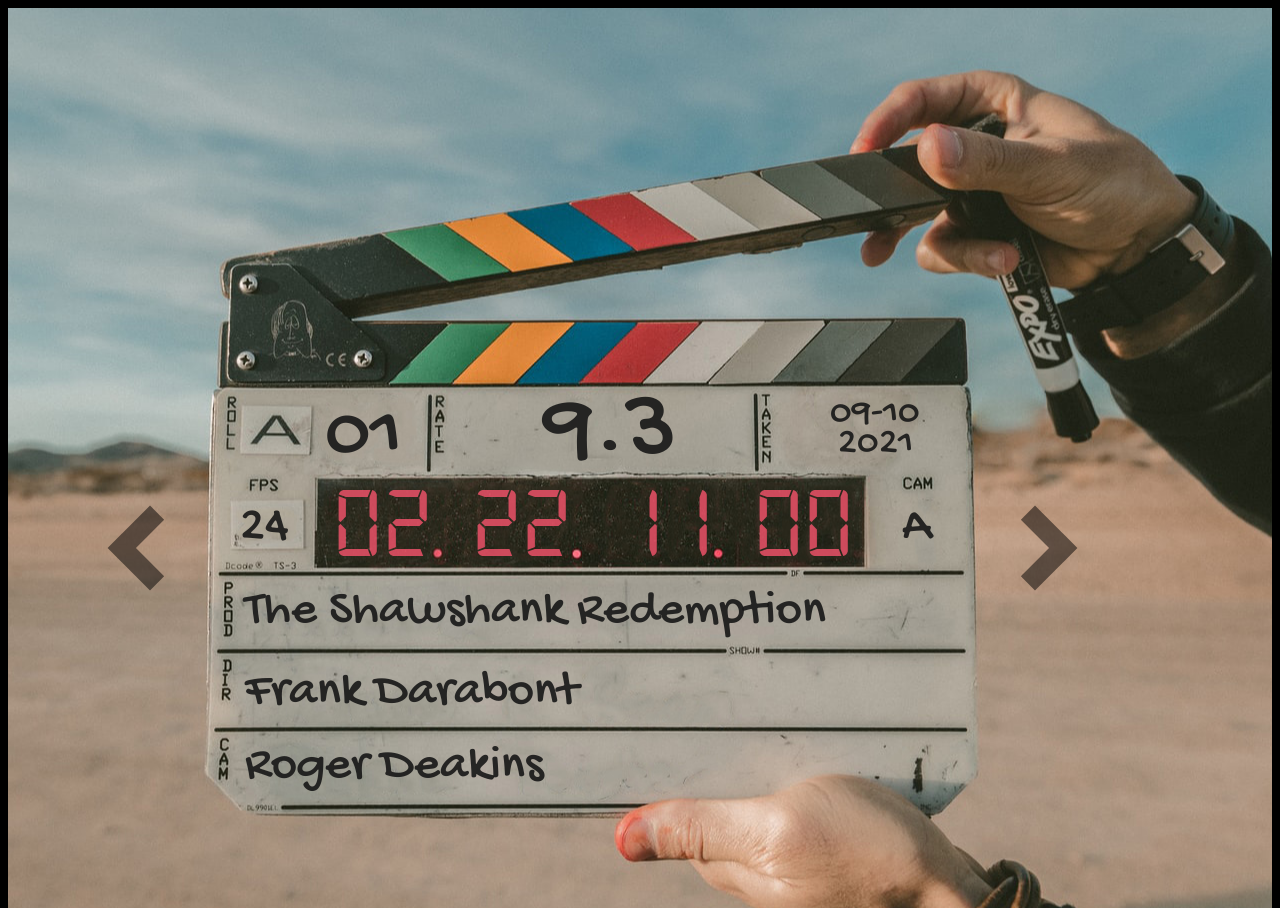
==== index.html @ eb047d54 "Moved todo to Github Issues" ====
<!DOCTYPE html>
<html lang="en">
    <head>
        <meta charset="UTF-8"/>
        <title>The Clapboard</title>
        <link rel="stylesheet" type="text/css" href="css/style.css">         
        <link href="https://fonts.googleapis.com/css2?family=Anton&family=Gochi+Hand&display=swap" rel="stylesheet">
        <script src="js/script.js"></script>
    </head>
    <body id="bg">
        <nav id="arrow-navigation-left">
            <p><i id="leftArrow" class="arrow left"></i></p>                
        </nav>        
        <main id="main">
            <div id="clapboard-container">
                <div id="movie-number"></div>
                <div id="ratings"></div>
                <div id="release-date"></div>
                <div id="fps"></div>
                <div id="duration">
                    <div id="duration-hh"></div>
                    <div id="duration-mm"></div>
                    <div id="duration-ss"></div>
                    <div id="duration-ms"></div>
                </div>
                <div id="camera"></div>
                <div id="title"></div>
                <div id="director"></div>
                <div id="photographer"></div>
            </div>            
        </main>
        <nav id="arrow-navigation-right">
            <p><i id="rightArrow" class="arrow right"></i></p>                
        </nav>
    </body>
</html>
---- css/style.css ----
:root {
    /* Uncomment alpha variable to make divs visible for testing */
    /* --test-alpha: 0.5; */     
}

body, html {
    /* Important for fullscreen backgroundimage */
    height: 100%;   

    background-color: black; 
    
    /* tusch font */
    font-family: 'Gochi Hand', cursive;
    font-size: 50px;
    color: rgba(22, 22, 22, 0.9);
}

#bg {
    /* Background image 'clapboard' */
    background-image:  url("../media/clapboard-background-image.jpg");

    /* Full height */
    height: 100%;

    /* Center background image */
    background-position: center;
    background-repeat: no-repeat;  
    
    /* Centering clapboard-container */
    display: flex;
    align-items: center;
    justify-content: center;
}

#main {   
    position: relative;
    right: 30px;
    top: 146px
}

#movie-number {
    background-color: rgba(173, 216, 230, var(--test-alpha));
    grid-area: movie-number;
    font-size: 80px;
    width: 90px;    
    position: relative;
    top: 10px;
    left: 80px;
}

#ratings {
    background-color: rgba(240, 128, 128, var(--test-alpha));
    grid-area: ratings;
    font-size: 100px;
    width: 200px;
    text-align: center;
    position: relative;
    left: 175px;
    bottom: 5px;
}

#release-date {
    background-color: rgba(224, 255, 255, var(--test-alpha));
    grid-area: release-date;
    font-size: 38px;
    width: 200px;
    text-align: center;
    line-height: 30px;
    position: relative;
    top: 20px;
    right: 10px;
}

#fps {
    background-color: rgba(250, 250, 210, var(--test-alpha));
    grid-area: fps;    
    width: 70px;
    position: relative;
    bottom: 12px;
    right: 5px;
}

/* Custom font for digits (duration). Created by: http://www.styleseven.com/*/
@font-face {
    font-family: 'digital-7_monomono';
    src: url('../font/digital-7.mono-webfont.woff2') format('woff2'),
         url('../font/digital-7.mono-webfont.woff') format('woff');
    font-weight: 900;    
}

#duration {
    background-color: rgba(236, 94, 111, var(--test-alpha));
    grid-area: duration;      
    font-family: 'digital-7_monomono';    
    font-size: 100px;        
    color: rgba(247, 84, 109, .8);
    letter-spacing: 4px;
    width: 450px;
    position: relative;
    bottom: 30px;
    right: 14px;    
}

#duration-hh, #duration-mm, #duration-ss, #duration-ms  {
    float: left;
    letter-spacing: 5px;
}
#duration-hh {
    position: relative;
    left: 14px;
}

#duration-mm {
    position: relative;
    left: 53px;
}

#duration-ss {
    position: relative;
    left: 94px;
}

#duration-ms {
    position: relative;
    left: 135px;
}

#camera {
    background-color: rgba(135, 206, 250, var(--test-alpha));
    grid-area: camera;    
    position: relative;
    text-align: center;
    left: 32px;
    bottom: 12px;
}

#title {
    background-color: rgba(255, 182, 193, var(--test-alpha));
    grid-area: movie-title;
    position: relative;
    bottom: 30px;
}

#director {
    background-color: rgba(255, 160, 122, var(--test-alpha));
    grid-area: director;
    position: relative;
    bottom: 22px;
}

#photographer {
    background-color: rgba(32, 178, 171, var(--test-alpha));
    grid-area: photographer;
    position: relative;
    bottom: 20px;
}

#clapboard-container {    
    background: rgba(9, 81, 163, var(--test-alpha));    
    display: grid;   
    height: 450px;
    width: 730px;
    gap: 0px;    
    grid-template-rows: auto;
    grid-template-areas:    
        "movie-number ratings ratings ratings . release-date"
        "fps duration duration duration duration camera"
        "movie-title movie-title movie-title movie-title movie-title movie-title"
        "director director director director director director"
        "photographer photographer photographer photographer photographer photographer";  
}

/* Arrow navigation */
#arrow-navigation-right {
    background-color: rgba(240, 11, 11, var(--test-alpha));    
    position: relative;

    /* Positions arrow horizontal with the clapboard */
    top: 100px;

    /* Animation for right arrow. Makes alpha pulsation three times on entering the page */
    animation-name: pulsation;
    animation-duration: 2s;
    animation-iteration-count: 3;
}

#arrow-navigation-left {
    background-color: rgba(240, 11, 11, var(--test-alpha));    
    position: relative;

    /* Offsets left arrow to the left from clapboard */
    right: 95px;

    /* Positions arrow horizontal with the clapboard */
    top: 100px;

    /* Fades in left arrow on entering the page */
    animation-name: fade-in;
    animation-duration: 2s;
    animation-iteration-count: 1;
}

.arrow {
    border: solid rgba(000, 000, 000, .5);
    border-width: 0 20px 20px 0;
    display: inline-block;
    padding: 20px;
    cursor: pointer;

    /* Arrows fade on mouse out */
    transition: border-color 250ms linear; /* vendorless fallback */
    -o-transition: border-color 250ms linear; /* opera */
    -ms-transition: border-color 250ms linear; /* IE 10 */
    -moz-transition: border-color 250ms linear; /* Firefox */
    -webkit-transition: border-color 250ms linear; /*safari and chrome */   
}

.arrow:hover {
    border-color: rgba(000, 000, 000, 1);    

    /* Arrows fade in on mouse over */
    transition: border-color 250ms linear; /* vendorless fallback */
    -o-transition: border-color 250ms linear; /* opera */
    -ms-transition: border-color 250ms linear; /* IE 10 */
    -moz-transition: border-color 250ms linear; /* Firefox */
    -webkit-transition: border-color 250ms linear; /*safari and chrome */    
}

.right {
    transform: rotate(-45deg);
    -webkit-transform: rotate(-45deg);        
}

.left {
    transform: rotate(135deg);
    -webkit-transform: rotate(135deg);
}

/* Arrow pulsation animation */
@keyframes pulsation {
    0% {
        opacity: 1;
    }
    50% {
        opacity: 0;
    }
    100% {
        opacity: 1;
    }
}

/* Arrow face-in animation */
@keyframes fade-in {
    0% {
        opacity: 0;
    }
    100% {
        opacity: 1;
    }
}
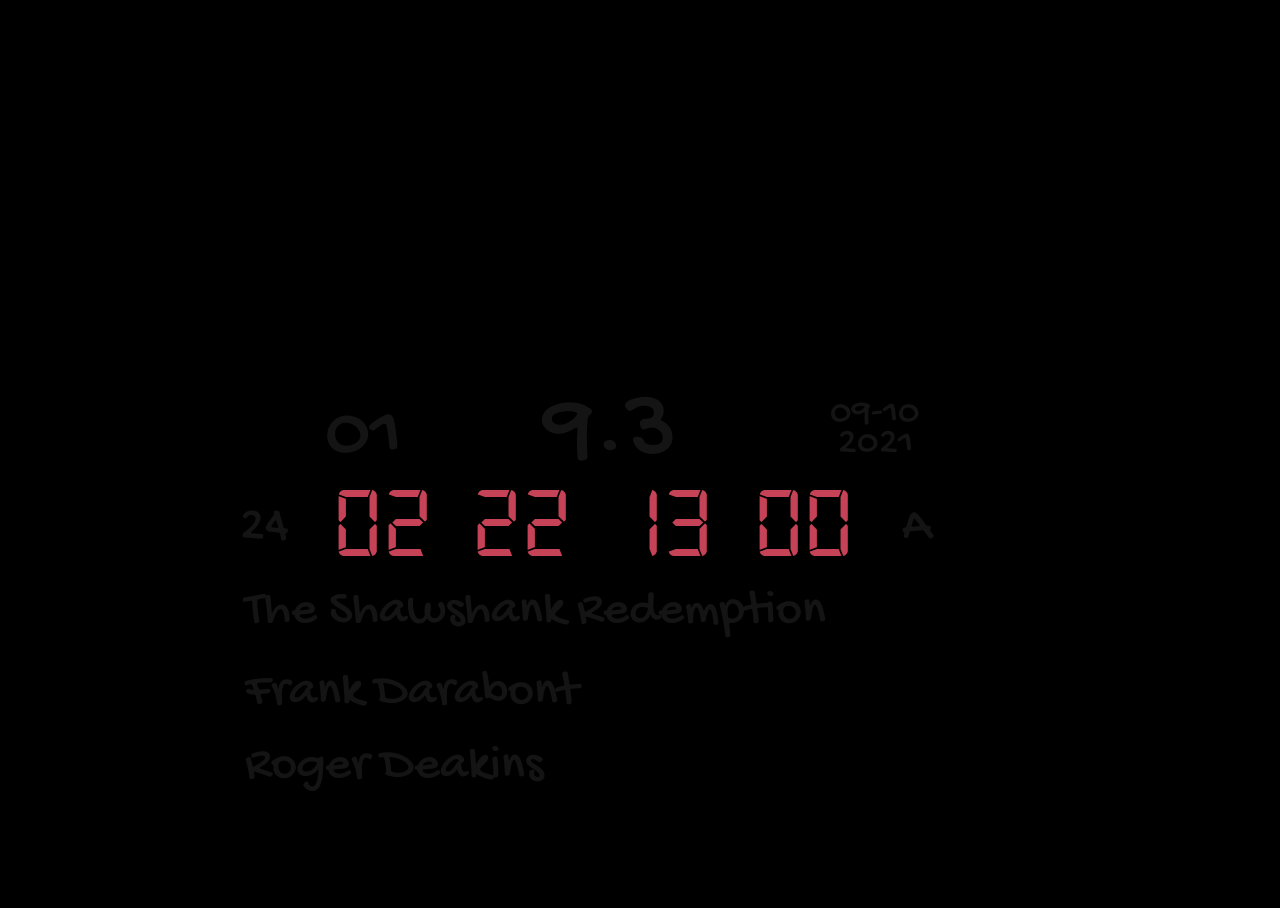
==== commit 00b5c162: "Assets URLs fix for GH Pages" ====
--- a/index.html
+++ b/index.html
@@ -5,7 +5,7 @@
         <title>The Clapboard</title>
         <link rel="stylesheet" type="text/css" href="css/style.css">         
         <link href="https://fonts.googleapis.com/css2?family=Anton&family=Gochi+Hand&display=swap" rel="stylesheet">
-        <script src="js/script.js"></script>
+        <script src="/js/script.js"></script>
     </head>
     <body id="bg">
         <nav id="arrow-navigation-left">
--- a/css/style.css
+++ b/css/style.css
@@ -18,7 +18,7 @@
 
 #bg {
     /* Background image 'clapboard' */
-    background-image:  url("../media/clapboard-background-image.jpg");
+    background-image:  url("/media/clapboard-background-image.JPG");
 
     /* Full height */
     height: 100%;
@@ -84,8 +84,8 @@
 /* Custom font for digits (duration). Created by: http://www.styleseven.com/*/
 @font-face {
     font-family: 'digital-7_monomono';
-    src: url('../font/digital-7.mono-webfont.woff2') format('woff2'),
-         url('../font/digital-7.mono-webfont.woff') format('woff');
+    src: url('/font/digital-7.mono-webfont.woff2') format('woff2'),
+         url('/font/digital-7.mono-webfont.woff') format('woff');
     font-weight: 900;    
 }
 
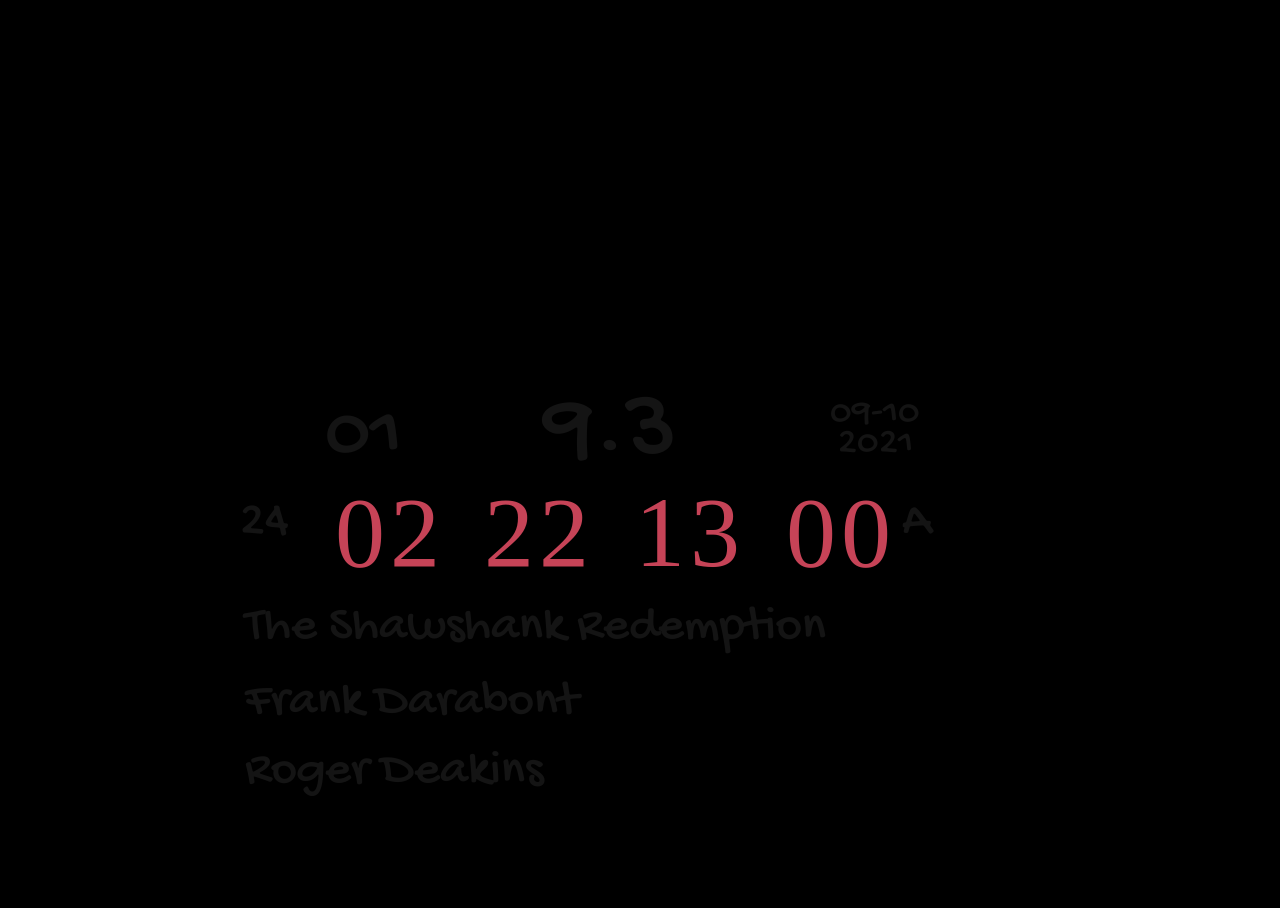
==== commit cf2e89fb: "URLs" ====
--- a/index.html
+++ b/index.html
@@ -5,7 +5,7 @@
         <title>The Clapboard</title>
         <link rel="stylesheet" type="text/css" href="css/style.css">         
         <link href="https://fonts.googleapis.com/css2?family=Anton&family=Gochi+Hand&display=swap" rel="stylesheet">
-        <script src="/js/script.js"></script>
+        <script src="./js/script.js"></script>
     </head>
     <body id="bg">
         <nav id="arrow-navigation-left">
--- a/css/style.css
+++ b/css/style.css
@@ -18,7 +18,7 @@
 
 #bg {
     /* Background image 'clapboard' */
-    background-image:  url("/media/clapboard-background-image.JPG");
+    background-image:  url("./media/clapboard-background-image.jpg");
 
     /* Full height */
     height: 100%;
@@ -84,8 +84,8 @@
 /* Custom font for digits (duration). Created by: http://www.styleseven.com/*/
 @font-face {
     font-family: 'digital-7_monomono';
-    src: url('/font/digital-7.mono-webfont.woff2') format('woff2'),
-         url('/font/digital-7.mono-webfont.woff') format('woff');
+    src: url('./font/digital-7.mono-webfont.woff2') format('woff2'),
+         url('./font/digital-7.mono-webfont.woff') format('woff');
     font-weight: 900;    
 }
 
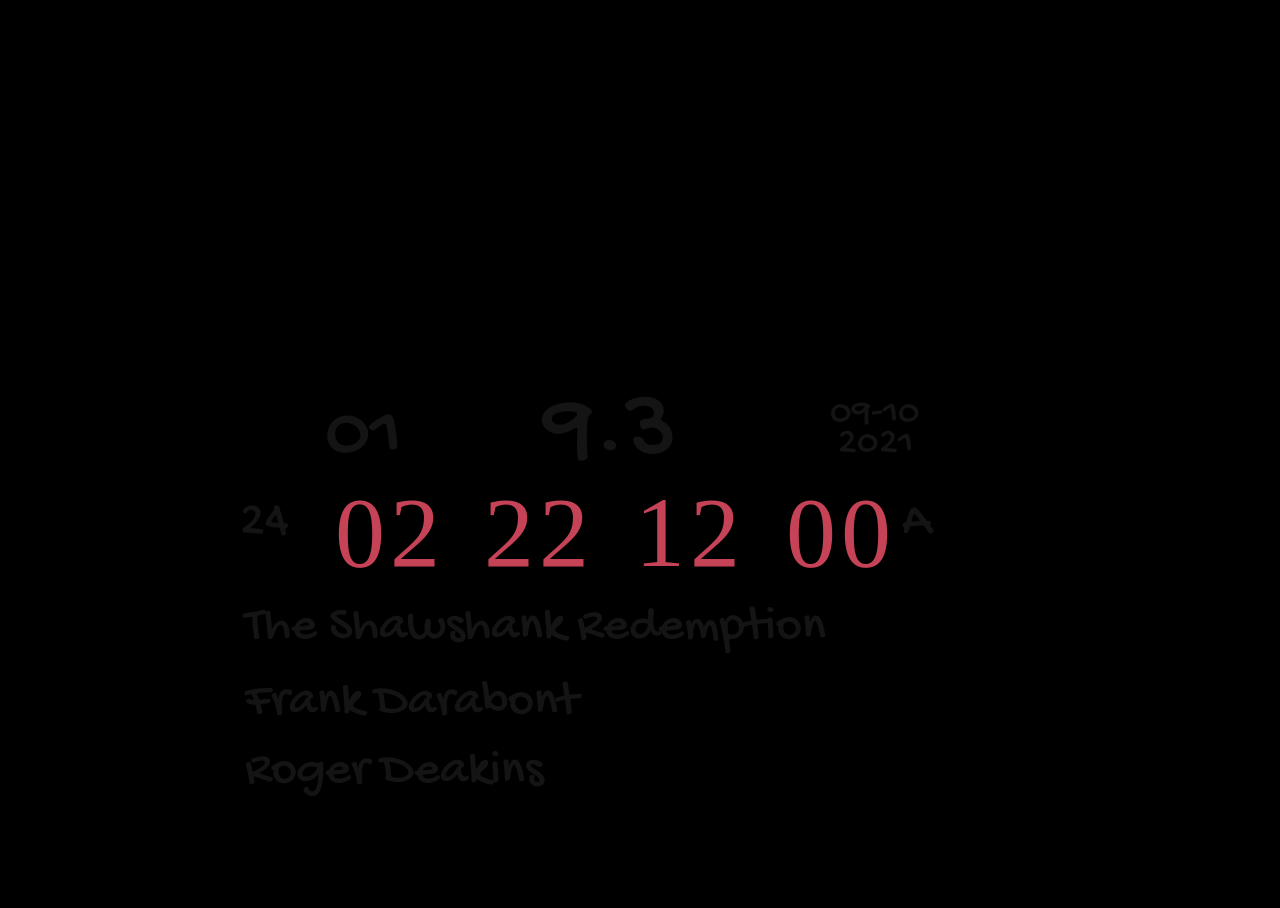
==== commit 74c2bf11: "Moved js and css to root" ====
--- a/index.html
+++ b/index.html
@@ -3,9 +3,9 @@
     <head>
         <meta charset="UTF-8"/>
         <title>The Clapboard</title>
-        <link rel="stylesheet" type="text/css" href="css/style.css">         
+        <link rel="stylesheet" type="text/css" href="style.css">         
         <link href="https://fonts.googleapis.com/css2?family=Anton&family=Gochi+Hand&display=swap" rel="stylesheet">
-        <script src="./js/script.js"></script>
+        <script src="script.js"></script>
     </head>
     <body id="bg">
         <nav id="arrow-navigation-left">
--- a/style.css
+++ b/style.css
@@ -0,0 +1,261 @@
+
+:root {
+    /* Uncomment alpha variable to make divs visible for testing */
+    /* --test-alpha: 0.5; */     
+}
+
+body, html {
+    /* Important for fullscreen backgroundimage */
+    height: 100%;   
+
+    background-color: black; 
+    
+    /* tusch font */
+    font-family: 'Gochi Hand', cursive;
+    font-size: 50px;
+    color: rgba(22, 22, 22, 0.9);
+}
+
+#bg {
+    /* Background image 'clapboard' */
+    background-image: url('https://aklauritzen.github.io/clapboard/media/clapboard-background-image.jpg');
+
+    /* Full height */
+    height: 100%;
+
+    /* Center background image */
+    background-position: center;
+    background-repeat: no-repeat;  
+    
+    /* Centering clapboard-container */
+    display: flex;
+    align-items: center;
+    justify-content: center;
+}
+
+#main {   
+    position: relative;
+    right: 30px;
+    top: 146px
+}
+
+#movie-number {
+    background-color: rgba(173, 216, 230, var(--test-alpha));
+    grid-area: movie-number;
+    font-size: 80px;
+    width: 90px;    
+    position: relative;
+    top: 10px;
+    left: 80px;
+}
+
+#ratings {
+    background-color: rgba(240, 128, 128, var(--test-alpha));
+    grid-area: ratings;
+    font-size: 100px;
+    width: 200px;
+    text-align: center;
+    position: relative;
+    left: 175px;
+    bottom: 5px;
+}
+
+#release-date {
+    background-color: rgba(224, 255, 255, var(--test-alpha));
+    grid-area: release-date;
+    font-size: 38px;
+    width: 200px;
+    text-align: center;
+    line-height: 30px;
+    position: relative;
+    top: 20px;
+    right: 10px;
+}
+
+#fps {
+    background-color: rgba(250, 250, 210, var(--test-alpha));
+    grid-area: fps;    
+    width: 70px;
+    position: relative;
+    bottom: 12px;
+    right: 5px;
+}
+
+/* Custom font for digits (duration). Created by: http://www.styleseven.com/*/
+@font-face {
+    font-family: 'digital-7_monomono';
+    src: url('https://aklauritzen.github.io/clapboard/font/digital-7.mono-webfont.woff2') format('woff2'),
+         url('https://aklauritzen.github.io/clapboard/font/digital-7.mono-webfont.woff') format('woff');
+    font-weight: 900;    
+}
+
+#duration {
+    background-color: rgba(236, 94, 111, var(--test-alpha));
+    grid-area: duration;      
+    font-family: 'digital-7_monomono';    
+    font-size: 100px;        
+    color: rgba(247, 84, 109, .8);
+    letter-spacing: 4px;
+    width: 450px;
+    position: relative;
+    bottom: 30px;
+    right: 14px;    
+}
+
+#duration-hh, #duration-mm, #duration-ss, #duration-ms  {
+    float: left;
+    letter-spacing: 5px;
+}
+#duration-hh {
+    position: relative;
+    left: 14px;
+}
+
+#duration-mm {
+    position: relative;
+    left: 53px;
+}
+
+#duration-ss {
+    position: relative;
+    left: 94px;
+}
+
+#duration-ms {
+    position: relative;
+    left: 135px;
+}
+
+#camera {
+    background-color: rgba(135, 206, 250, var(--test-alpha));
+    grid-area: camera;    
+    position: relative;
+    text-align: center;
+    left: 32px;
+    bottom: 12px;
+}
+
+#title {
+    background-color: rgba(255, 182, 193, var(--test-alpha));
+    grid-area: movie-title;
+    position: relative;
+    bottom: 30px;
+}
+
+#director {
+    background-color: rgba(255, 160, 122, var(--test-alpha));
+    grid-area: director;
+    position: relative;
+    bottom: 22px;
+}
+
+#photographer {
+    background-color: rgba(32, 178, 171, var(--test-alpha));
+    grid-area: photographer;
+    position: relative;
+    bottom: 20px;
+}
+
+#clapboard-container {    
+    background: rgba(9, 81, 163, var(--test-alpha));    
+    display: grid;   
+    height: 450px;
+    width: 730px;
+    gap: 0px;    
+    grid-template-rows: auto;
+    grid-template-areas:    
+        "movie-number ratings ratings ratings . release-date"
+        "fps duration duration duration duration camera"
+        "movie-title movie-title movie-title movie-title movie-title movie-title"
+        "director director director director director director"
+        "photographer photographer photographer photographer photographer photographer";  
+}
+
+/* Arrow navigation */
+#arrow-navigation-right {
+    background-color: rgba(240, 11, 11, var(--test-alpha));    
+    position: relative;
+
+    /* Positions arrow horizontal with the clapboard */
+    top: 100px;
+
+    /* Animation for right arrow. Makes alpha pulsation three times on entering the page */
+    animation-name: pulsation;
+    animation-duration: 2s;
+    animation-iteration-count: 3;
+}
+
+#arrow-navigation-left {
+    background-color: rgba(240, 11, 11, var(--test-alpha));    
+    position: relative;
+
+    /* Offsets left arrow to the left from clapboard */
+    right: 95px;
+
+    /* Positions arrow horizontal with the clapboard */
+    top: 100px;
+
+    /* Fades in left arrow on entering the page */
+    animation-name: fade-in;
+    animation-duration: 2s;
+    animation-iteration-count: 1;
+}
+
+.arrow {
+    border: solid rgba(000, 000, 000, .5);
+    border-width: 0 20px 20px 0;
+    display: inline-block;
+    padding: 20px;
+    cursor: pointer;
+
+    /* Arrows fade on mouse out */
+    transition: border-color 250ms linear; /* vendorless fallback */
+    -o-transition: border-color 250ms linear; /* opera */
+    -ms-transition: border-color 250ms linear; /* IE 10 */
+    -moz-transition: border-color 250ms linear; /* Firefox */
+    -webkit-transition: border-color 250ms linear; /*safari and chrome */   
+}
+
+.arrow:hover {
+    border-color: rgba(000, 000, 000, 1);    
+
+    /* Arrows fade in on mouse over */
+    transition: border-color 250ms linear; /* vendorless fallback */
+    -o-transition: border-color 250ms linear; /* opera */
+    -ms-transition: border-color 250ms linear; /* IE 10 */
+    -moz-transition: border-color 250ms linear; /* Firefox */
+    -webkit-transition: border-color 250ms linear; /*safari and chrome */    
+}
+
+.right {
+    transform: rotate(-45deg);
+    -webkit-transform: rotate(-45deg);        
+}
+
+.left {
+    transform: rotate(135deg);
+    -webkit-transform: rotate(135deg);
+}
+
+/* Arrow pulsation animation */
+@keyframes pulsation {
+    0% {
+        opacity: 1;
+    }
+    50% {
+        opacity: 0;
+    }
+    100% {
+        opacity: 1;
+    }
+}
+
+/* Arrow face-in animation */
+@keyframes fade-in {
+    0% {
+        opacity: 0;
+    }
+    100% {
+        opacity: 1;
+    }
+}
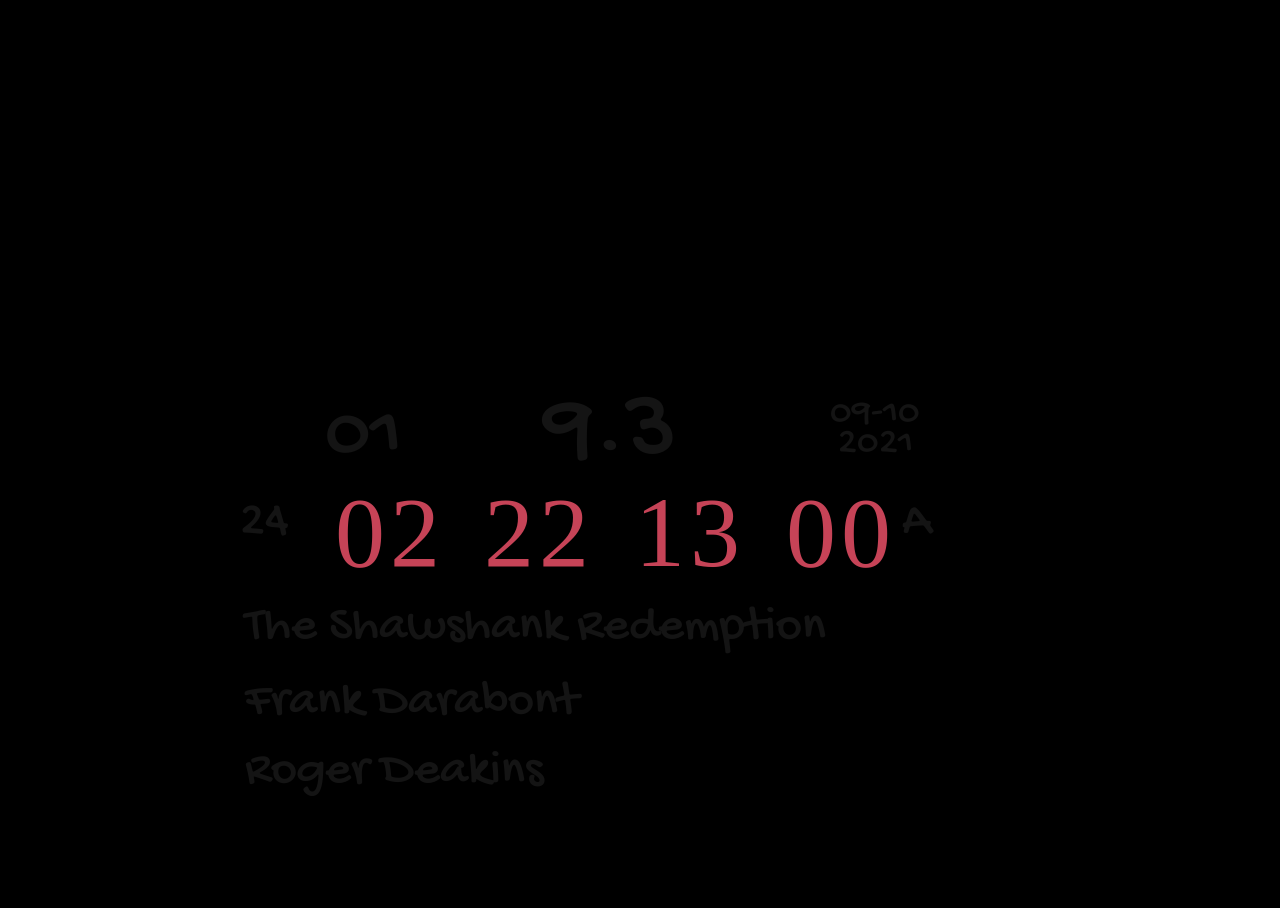
==== commit ed014ab7: "Js path" ====
--- a/index.html
+++ b/index.html
@@ -5,7 +5,7 @@
         <title>The Clapboard</title>
         <link rel="stylesheet" type="text/css" href="style.css">         
         <link href="https://fonts.googleapis.com/css2?family=Anton&family=Gochi+Hand&display=swap" rel="stylesheet">
-        <script src="script.js"></script>
+        <script src="./script.js"></script>
     </head>
     <body id="bg">
         <nav id="arrow-navigation-left">
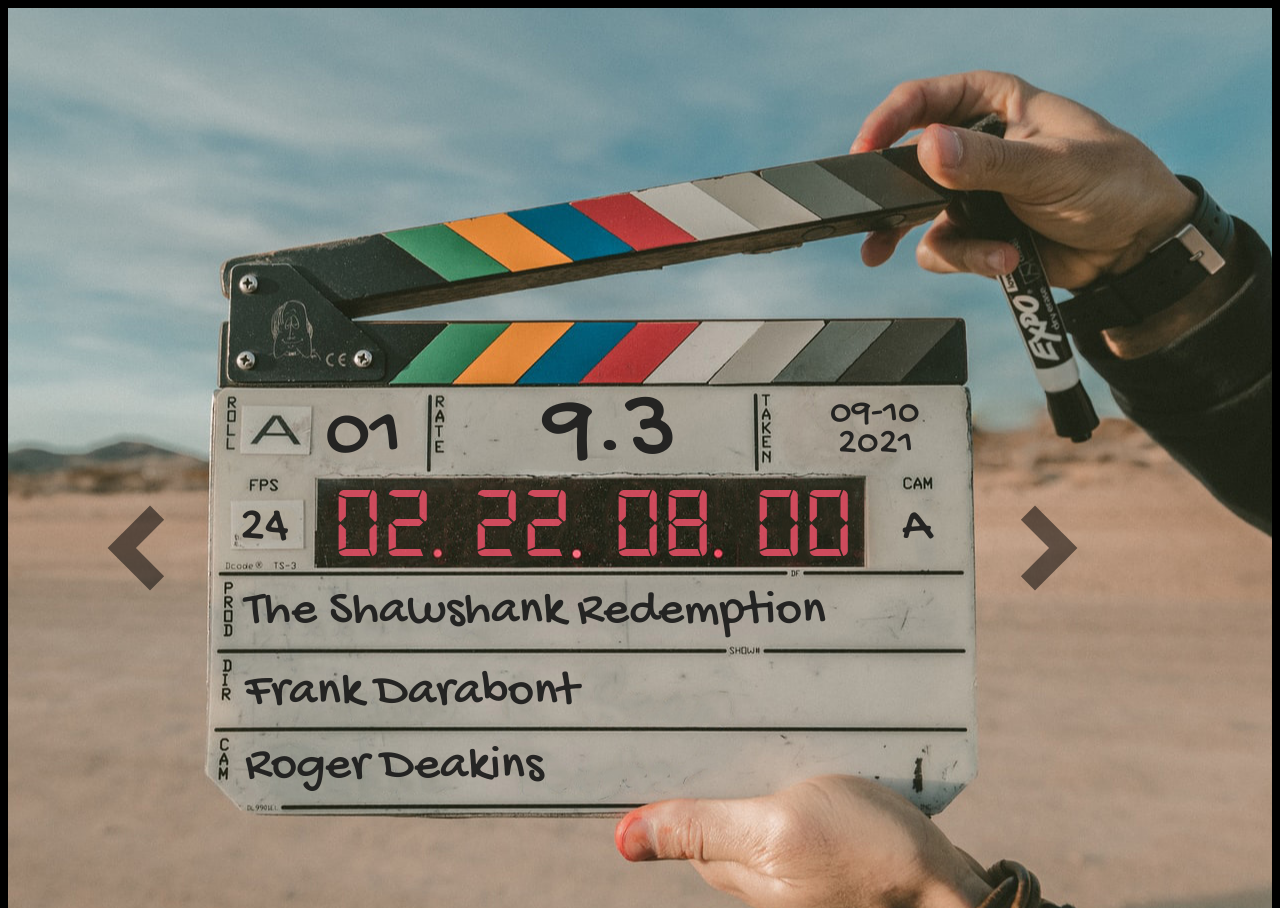
==== commit 41913f3d: "Netlify Build" ====
--- a/index.html
+++ b/index.html
@@ -3,9 +3,9 @@
     <head>
         <meta charset="UTF-8"/>
         <title>The Clapboard</title>
-        <link rel="stylesheet" type="text/css" href="style.css">         
+        <link rel="stylesheet" type="text/css" href="/css/style.css">         
         <link href="https://fonts.googleapis.com/css2?family=Anton&family=Gochi+Hand&display=swap" rel="stylesheet">
-        <script src="./script.js"></script>
+        <script src="/js/script.js"></script>
     </head>
     <body id="bg">
         <nav id="arrow-navigation-left">
--- a/css/style.css
+++ b/css/style.css
@@ -0,0 +1,261 @@
+
+:root {
+    /* Uncomment alpha variable to make divs visible for testing */
+    /* --test-alpha: 0.5; */     
+}
+
+body, html {
+    /* Important for fullscreen backgroundimage */
+    height: 100%;   
+
+    background-color: black; 
+    
+    /* tusch font */
+    font-family: 'Gochi Hand', cursive;
+    font-size: 50px;
+    color: rgba(22, 22, 22, 0.9);
+}
+
+#bg {
+    /* Background image 'clapboard' */
+    background-image: url('/media/clapboard-background-image.jpg');
+
+    /* Full height */
+    height: 100%;
+
+    /* Center background image */
+    background-position: center;
+    background-repeat: no-repeat;  
+    
+    /* Centering clapboard-container */
+    display: flex;
+    align-items: center;
+    justify-content: center;
+}
+
+#main {   
+    position: relative;
+    right: 30px;
+    top: 146px
+}
+
+#movie-number {
+    background-color: rgba(173, 216, 230, var(--test-alpha));
+    grid-area: movie-number;
+    font-size: 80px;
+    width: 90px;    
+    position: relative;
+    top: 10px;
+    left: 80px;
+}
+
+#ratings {
+    background-color: rgba(240, 128, 128, var(--test-alpha));
+    grid-area: ratings;
+    font-size: 100px;
+    width: 200px;
+    text-align: center;
+    position: relative;
+    left: 175px;
+    bottom: 5px;
+}
+
+#release-date {
+    background-color: rgba(224, 255, 255, var(--test-alpha));
+    grid-area: release-date;
+    font-size: 38px;
+    width: 200px;
+    text-align: center;
+    line-height: 30px;
+    position: relative;
+    top: 20px;
+    right: 10px;
+}
+
+#fps {
+    background-color: rgba(250, 250, 210, var(--test-alpha));
+    grid-area: fps;    
+    width: 70px;
+    position: relative;
+    bottom: 12px;
+    right: 5px;
+}
+
+/* Custom font for digits (duration). Created by: http://www.styleseven.com/*/
+@font-face {
+    font-family: 'digital-7_monomono';
+    src: url('/font/digital-7.mono-webfont.woff2') format('woff2'),
+         url('/font/digital-7.mono-webfont.woff') format('woff');
+    font-weight: 900;    
+}
+
+#duration {
+    background-color: rgba(236, 94, 111, var(--test-alpha));
+    grid-area: duration;      
+    font-family: 'digital-7_monomono';    
+    font-size: 100px;        
+    color: rgba(247, 84, 109, .8);
+    letter-spacing: 4px;
+    width: 450px;
+    position: relative;
+    bottom: 30px;
+    right: 14px;    
+}
+
+#duration-hh, #duration-mm, #duration-ss, #duration-ms  {
+    float: left;
+    letter-spacing: 5px;
+}
+#duration-hh {
+    position: relative;
+    left: 14px;
+}
+
+#duration-mm {
+    position: relative;
+    left: 53px;
+}
+
+#duration-ss {
+    position: relative;
+    left: 94px;
+}
+
+#duration-ms {
+    position: relative;
+    left: 135px;
+}
+
+#camera {
+    background-color: rgba(135, 206, 250, var(--test-alpha));
+    grid-area: camera;    
+    position: relative;
+    text-align: center;
+    left: 32px;
+    bottom: 12px;
+}
+
+#title {
+    background-color: rgba(255, 182, 193, var(--test-alpha));
+    grid-area: movie-title;
+    position: relative;
+    bottom: 30px;
+}
+
+#director {
+    background-color: rgba(255, 160, 122, var(--test-alpha));
+    grid-area: director;
+    position: relative;
+    bottom: 22px;
+}
+
+#photographer {
+    background-color: rgba(32, 178, 171, var(--test-alpha));
+    grid-area: photographer;
+    position: relative;
+    bottom: 20px;
+}
+
+#clapboard-container {    
+    background: rgba(9, 81, 163, var(--test-alpha));    
+    display: grid;   
+    height: 450px;
+    width: 730px;
+    gap: 0px;    
+    grid-template-rows: auto;
+    grid-template-areas:    
+        "movie-number ratings ratings ratings . release-date"
+        "fps duration duration duration duration camera"
+        "movie-title movie-title movie-title movie-title movie-title movie-title"
+        "director director director director director director"
+        "photographer photographer photographer photographer photographer photographer";  
+}
+
+/* Arrow navigation */
+#arrow-navigation-right {
+    background-color: rgba(240, 11, 11, var(--test-alpha));    
+    position: relative;
+
+    /* Positions arrow horizontal with the clapboard */
+    top: 100px;
+
+    /* Animation for right arrow. Makes alpha pulsation three times on entering the page */
+    animation-name: pulsation;
+    animation-duration: 2s;
+    animation-iteration-count: 3;
+}
+
+#arrow-navigation-left {
+    background-color: rgba(240, 11, 11, var(--test-alpha));    
+    position: relative;
+
+    /* Offsets left arrow to the left from clapboard */
+    right: 95px;
+
+    /* Positions arrow horizontal with the clapboard */
+    top: 100px;
+
+    /* Fades in left arrow on entering the page */
+    animation-name: fade-in;
+    animation-duration: 2s;
+    animation-iteration-count: 1;
+}
+
+.arrow {
+    border: solid rgba(000, 000, 000, .5);
+    border-width: 0 20px 20px 0;
+    display: inline-block;
+    padding: 20px;
+    cursor: pointer;
+
+    /* Arrows fade on mouse out */
+    transition: border-color 250ms linear; /* vendorless fallback */
+    -o-transition: border-color 250ms linear; /* opera */
+    -ms-transition: border-color 250ms linear; /* IE 10 */
+    -moz-transition: border-color 250ms linear; /* Firefox */
+    -webkit-transition: border-color 250ms linear; /*safari and chrome */   
+}
+
+.arrow:hover {
+    border-color: rgba(000, 000, 000, 1);    
+
+    /* Arrows fade in on mouse over */
+    transition: border-color 250ms linear; /* vendorless fallback */
+    -o-transition: border-color 250ms linear; /* opera */
+    -ms-transition: border-color 250ms linear; /* IE 10 */
+    -moz-transition: border-color 250ms linear; /* Firefox */
+    -webkit-transition: border-color 250ms linear; /*safari and chrome */    
+}
+
+.right {
+    transform: rotate(-45deg);
+    -webkit-transform: rotate(-45deg);        
+}
+
+.left {
+    transform: rotate(135deg);
+    -webkit-transform: rotate(135deg);
+}
+
+/* Arrow pulsation animation */
+@keyframes pulsation {
+    0% {
+        opacity: 1;
+    }
+    50% {
+        opacity: 0;
+    }
+    100% {
+        opacity: 1;
+    }
+}
+
+/* Arrow face-in animation */
+@keyframes fade-in {
+    0% {
+        opacity: 0;
+    }
+    100% {
+        opacity: 1;
+    }
+}
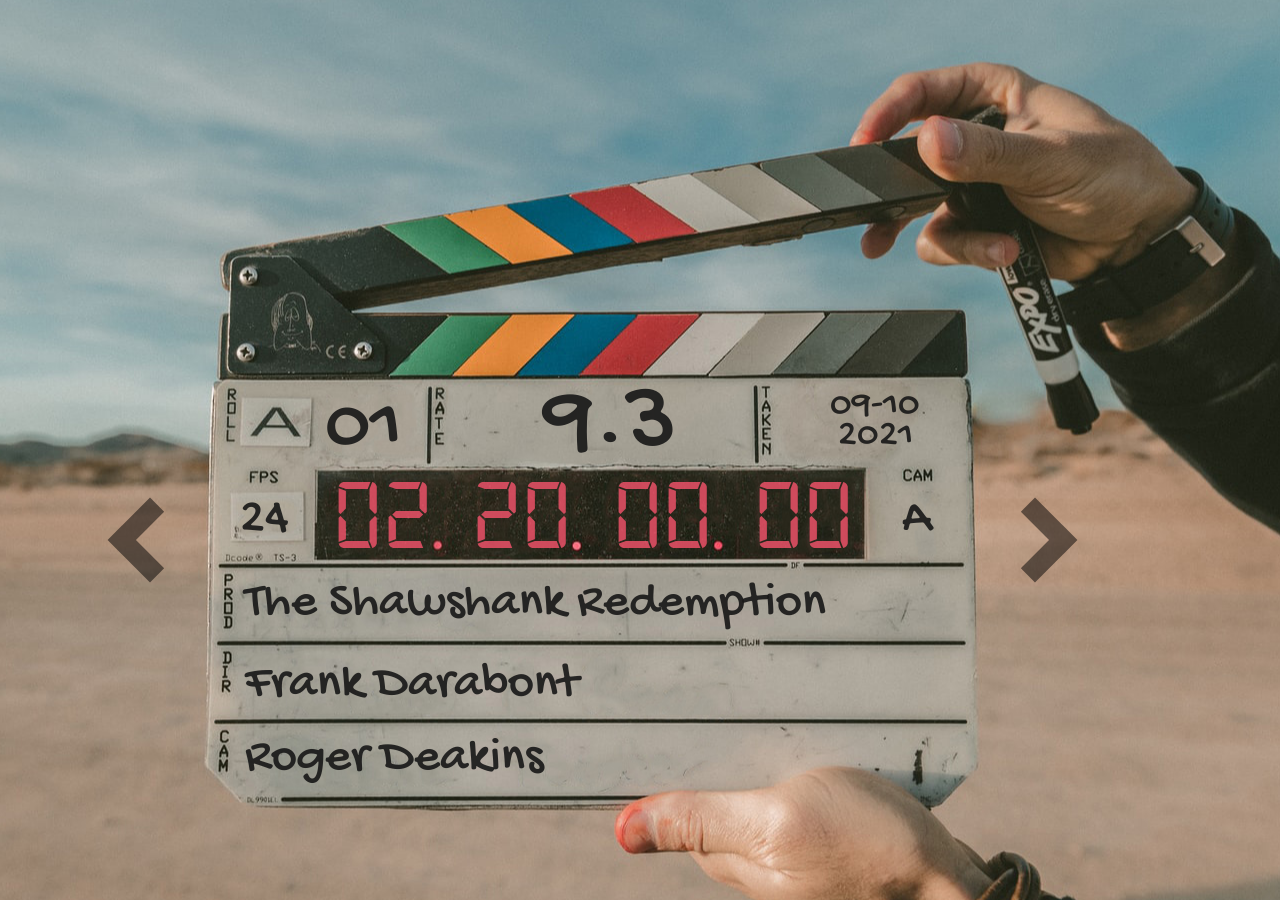
==== commit a6430994: "Added gif animation to Readme" ====
--- a/index.html
+++ b/index.html
@@ -27,7 +27,9 @@
                 <div id="title"></div>
                 <div id="director"></div>
                 <div id="photographer"></div>
-            </div>            
+            </div>  
+            
+            <!-- TODO #11 Add link to image and font creators -->
         </main>
         <nav id="arrow-navigation-right">
             <p><i id="rightArrow" class="arrow right"></i></p>                
--- a/css/style.css
+++ b/css/style.css
@@ -2,6 +2,13 @@
 :root {
     /* Uncomment alpha variable to make divs visible for testing */
     /* --test-alpha: 0.5; */     
+}
+
+/* Resets CSS */
+* {
+    margin: 0;
+    padding: 0;
+    box-sizing: border-box;
 }
 
 body, html {
@@ -14,6 +21,10 @@
     font-family: 'Gochi Hand', cursive;
     font-size: 50px;
     color: rgba(22, 22, 22, 0.9);
+}
+
+html {
+    background-color: transparent;
 }
 
 #bg {
@@ -101,6 +112,13 @@
     bottom: 30px;
     right: 14px;    
 }
+
+/* Duration position needs to be 8px higher on Mozilla Firefox */
+@-moz-document url-prefix() {
+    #duration {
+        bottom: 38px;
+    }
+  }
 
 #duration-hh, #duration-mm, #duration-ss, #duration-ms  {
     float: left;
